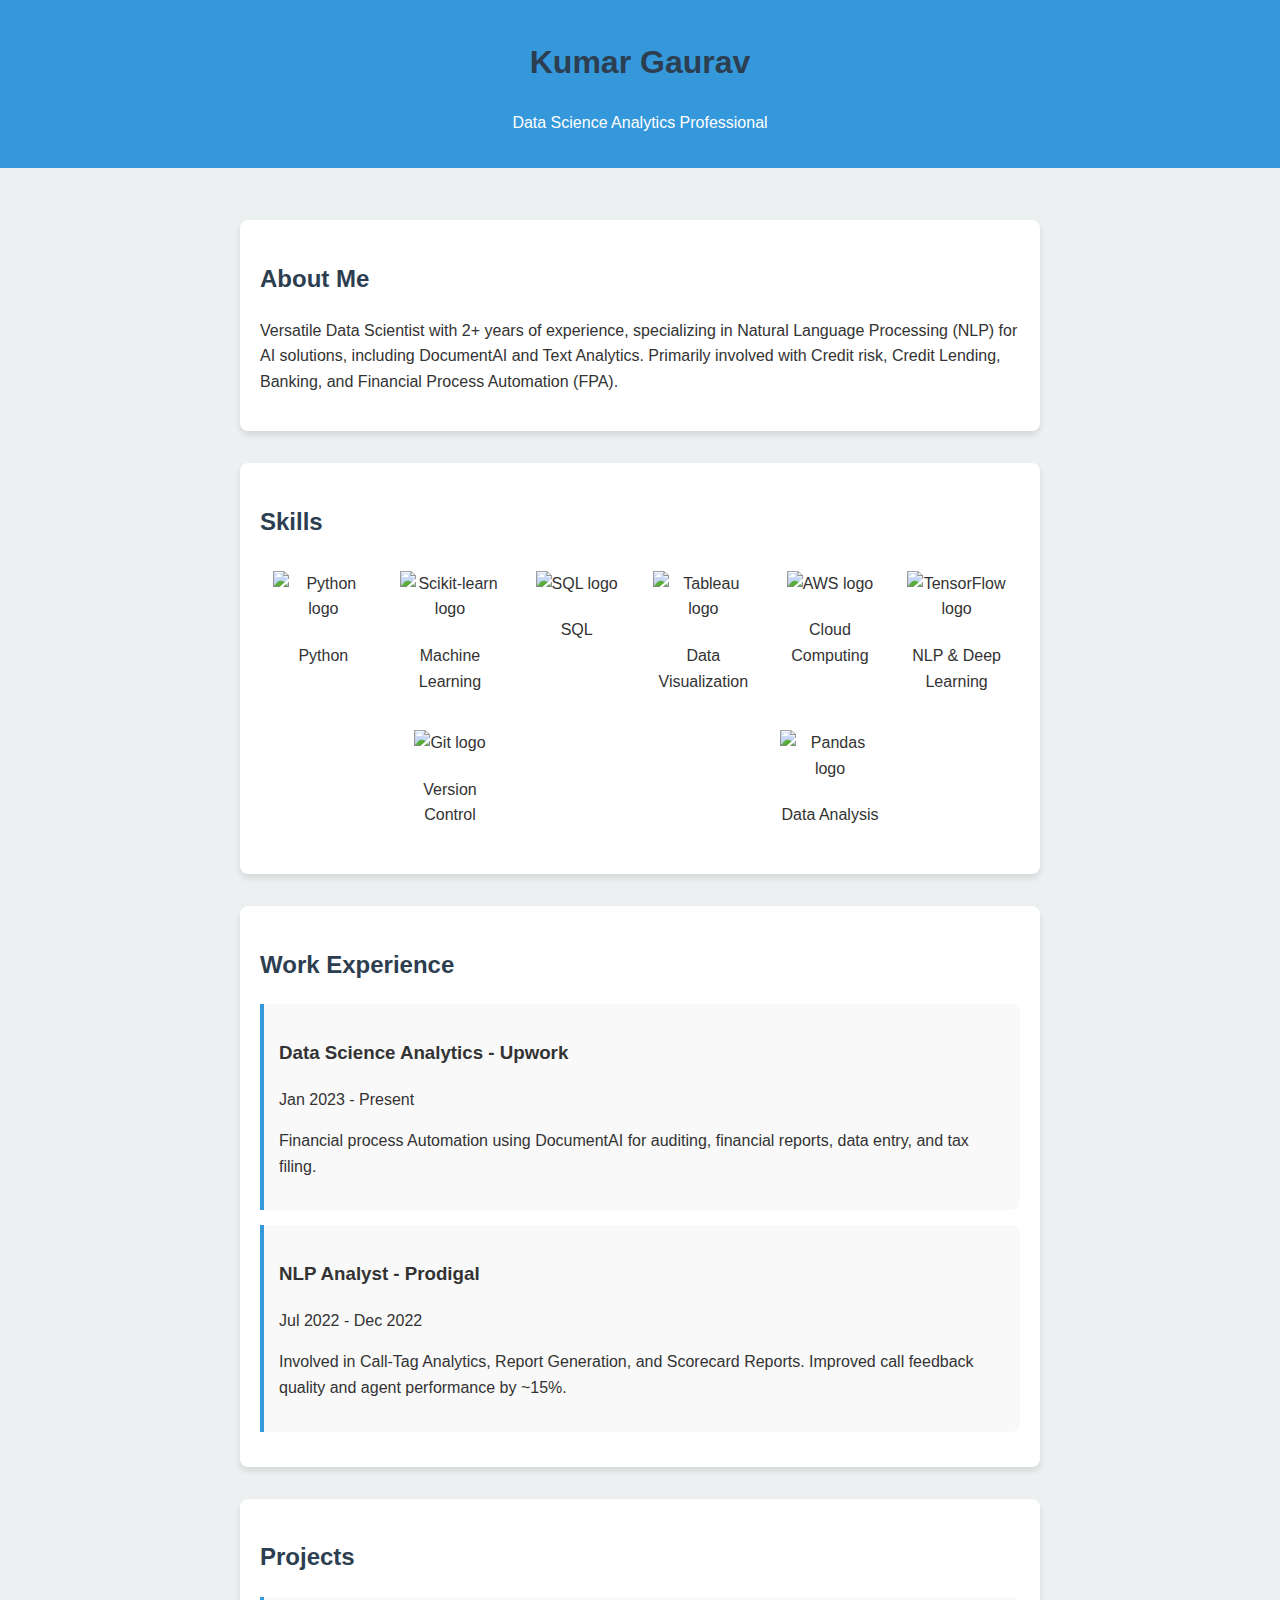
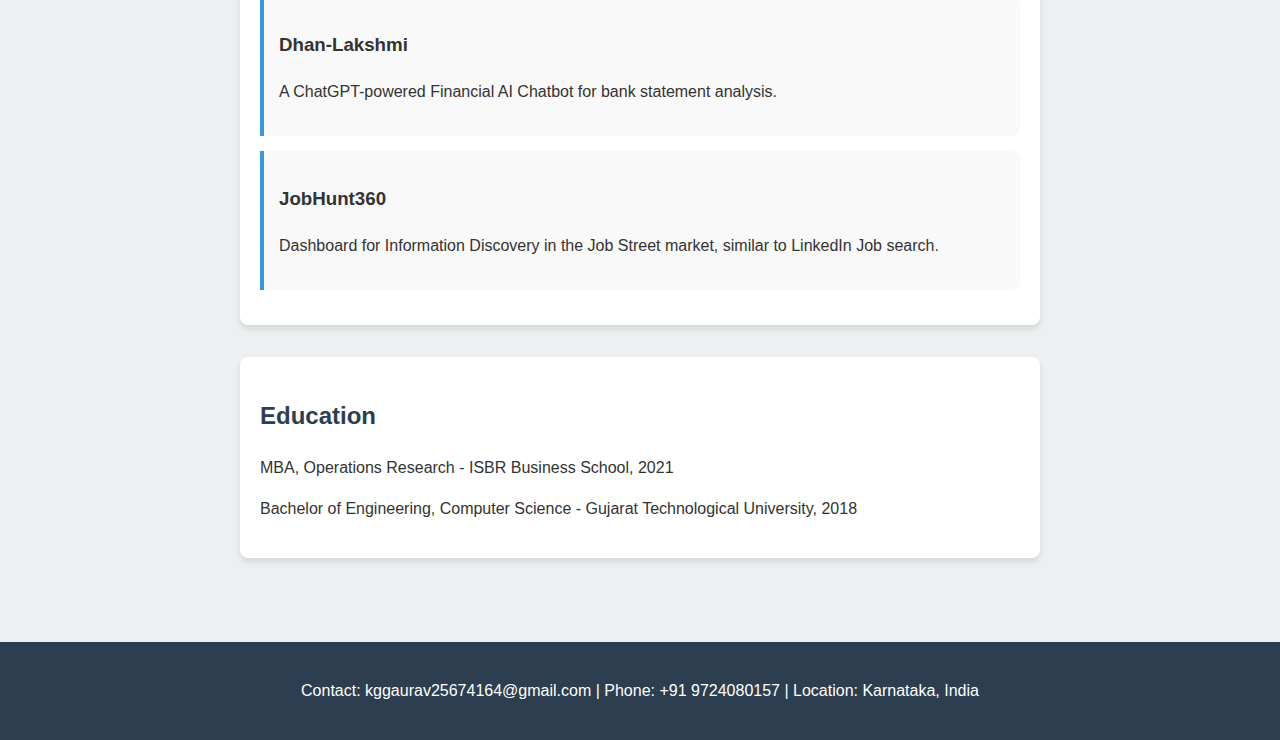
==== index.html @ 7a350484 "Create index.html" ====
<!DOCTYPE html>
<html lang="en">
<head>
    <meta charset="UTF-8">
    <meta name="viewport" content="width=device-width, initial-scale=1.0">
    <title>Kumar Gaurav - Data Science Analytics</title>
    <style>
        :root {
            --primary-color: #3498db;
            --secondary-color: #2c3e50;
            --background-color: #ecf0f1;
            --text-color: #333;
        }
        
        body {
            font-family: 'Arial', sans-serif;
            line-height: 1.6;
            color: var(--text-color);
            background-color: var(--background-color);
            margin: 0;
            padding: 0;
        }

        .container {
            max-width: 800px;
            margin: 0 auto;
            padding: 20px;
        }

        header {
            background-color: var(--primary-color);
            color: white;
            text-align: center;
            padding: 1rem 0;
            margin-bottom: 2rem;
        }

        h1, h2 {
            color: var(--secondary-color);
        }

        .section {
            background-color: white;
            border-radius: 8px;
            box-shadow: 0 4px 6px rgba(0, 0, 0, 0.1);
            padding: 20px;
            margin-bottom: 2rem;
            transition: transform 0.3s ease;
        }

        .section:hover {
            transform: translateY(-5px);
        }

        .skills {
            display: flex;
            flex-wrap: wrap;
            justify-content: space-around;
        }

        .skill {
            text-align: center;
            margin: 10px;
            width: 100px;
            transition: transform 0.3s ease;
        }

        .skill:hover {
            transform: scale(1.1);
        }

        .skill img {
            width: 50px;
            height: 50px;
            object-fit: contain;
            margin-bottom: 5px;
        }

        .project {
            background-color: #f9f9f9;
            border-left: 4px solid var(--primary-color);
            padding: 15px;
            margin-bottom: 15px;
            border-radius: 0 8px 8px 0;
        }

        footer {
            text-align: center;
            padding: 20px;
            background-color: var(--secondary-color);
            color: white;
            margin-top: 2rem;
        }

        @media (max-width: 600px) {
            .container {
                padding: 10px;
            }
            .skill {
                width: 80px;
            }
        }
    </style>
</head>
<body>
    <header>
        <h1>Kumar Gaurav</h1>
        <p>Data Science Analytics Professional</p>
    </header>

    <div class="container">
        <section class="section">
            <h2>About Me</h2>
            <p>Versatile Data Scientist with 2+ years of experience, specializing in Natural Language Processing (NLP) for AI solutions, including DocumentAI and Text Analytics. Primarily involved with Credit risk, Credit Lending, Banking, and Financial Process Automation (FPA).</p>
        </section>

        <section class="section">
            <h2>Skills</h2>
            <div class="skills">
                <div class="skill">
                    <img src="https://upload.wikimedia.org/wikipedia/commons/c/c3/Python-logo-notext.svg" alt="Python logo">
                    <p>Python</p>
                </div>
                <div class="skill">
                    <img src="https://upload.wikimedia.org/wikipedia/commons/0/05/Scikit_learn_logo_small.svg" alt="Scikit-learn logo">
                    <p>Machine Learning</p>
                </div>
                <div class="skill">
                    <img src="https://upload.wikimedia.org/wikipedia/commons/8/87/Sql_data_base_with_logo.png" alt="SQL logo">
                    <p>SQL</p>
                </div>
                <div class="skill">
                    <img src="https://upload.wikimedia.org/wikipedia/commons/4/4b/Tableau_Logo.png" alt="Tableau logo">
                    <p>Data Visualization</p>
                </div>
                <div class="skill">
                    <img src="https://upload.wikimedia.org/wikipedia/commons/9/93/Amazon_Web_Services_Logo.svg" alt="AWS logo">
                    <p>Cloud Computing</p>
                </div>
                <div class="skill">
                    <img src="https://upload.wikimedia.org/wikipedia/commons/7/74/TensorFlow_logo.svg" alt="TensorFlow logo">
                    <p>NLP & Deep Learning</p>
                </div>
                <div class="skill">
                    <img src="https://upload.wikimedia.org/wikipedia/commons/3/3f/Git_icon.svg" alt="Git logo">
                    <p>Version Control</p>
                </div>
                <div class="skill">
                    <img src="https://upload.wikimedia.org/wikipedia/commons/e/ed/Pandas_logo.svg" alt="Pandas logo">
                    <p>Data Analysis</p>
                </div>
            </div>
        </section>

        <section class="section">
            <h2>Work Experience</h2>
            <div class="project">
                <h3>Data Science Analytics - Upwork</h3>
                <p>Jan 2023 - Present</p>
                <p>Financial process Automation using DocumentAI for auditing, financial reports, data entry, and tax filing.</p>
            </div>
            <div class="project">
                <h3>NLP Analyst - Prodigal</h3>
                <p>Jul 2022 - Dec 2022</p>
                <p>Involved in Call-Tag Analytics, Report Generation, and Scorecard Reports. Improved call feedback quality and agent performance by ~15%.</p>
            </div>
        </section>

        <section class="section">
            <h2>Projects</h2>
            <div class="project">
                <h3>Dhan-Lakshmi</h3>
                <p>A ChatGPT-powered Financial AI Chatbot for bank statement analysis.</p>
            </div>
            <div class="project">
                <h3>JobHunt360</h3>
                <p>Dashboard for Information Discovery in the Job Street market, similar to LinkedIn Job search.</p>
            </div>
        </section>

        <section class="section">
            <h2>Education</h2>
            <p>MBA, Operations Research - ISBR Business School, 2021</p>
            <p>Bachelor of Engineering, Computer Science - Gujarat Technological University, 2018</p>
        </section>
    </div>

    <footer>
        <p>Contact: kggaurav25674164@gmail.com | Phone: +91 9724080157 | Location: Karnataka, India</p>
    </footer>
</body>
</html>
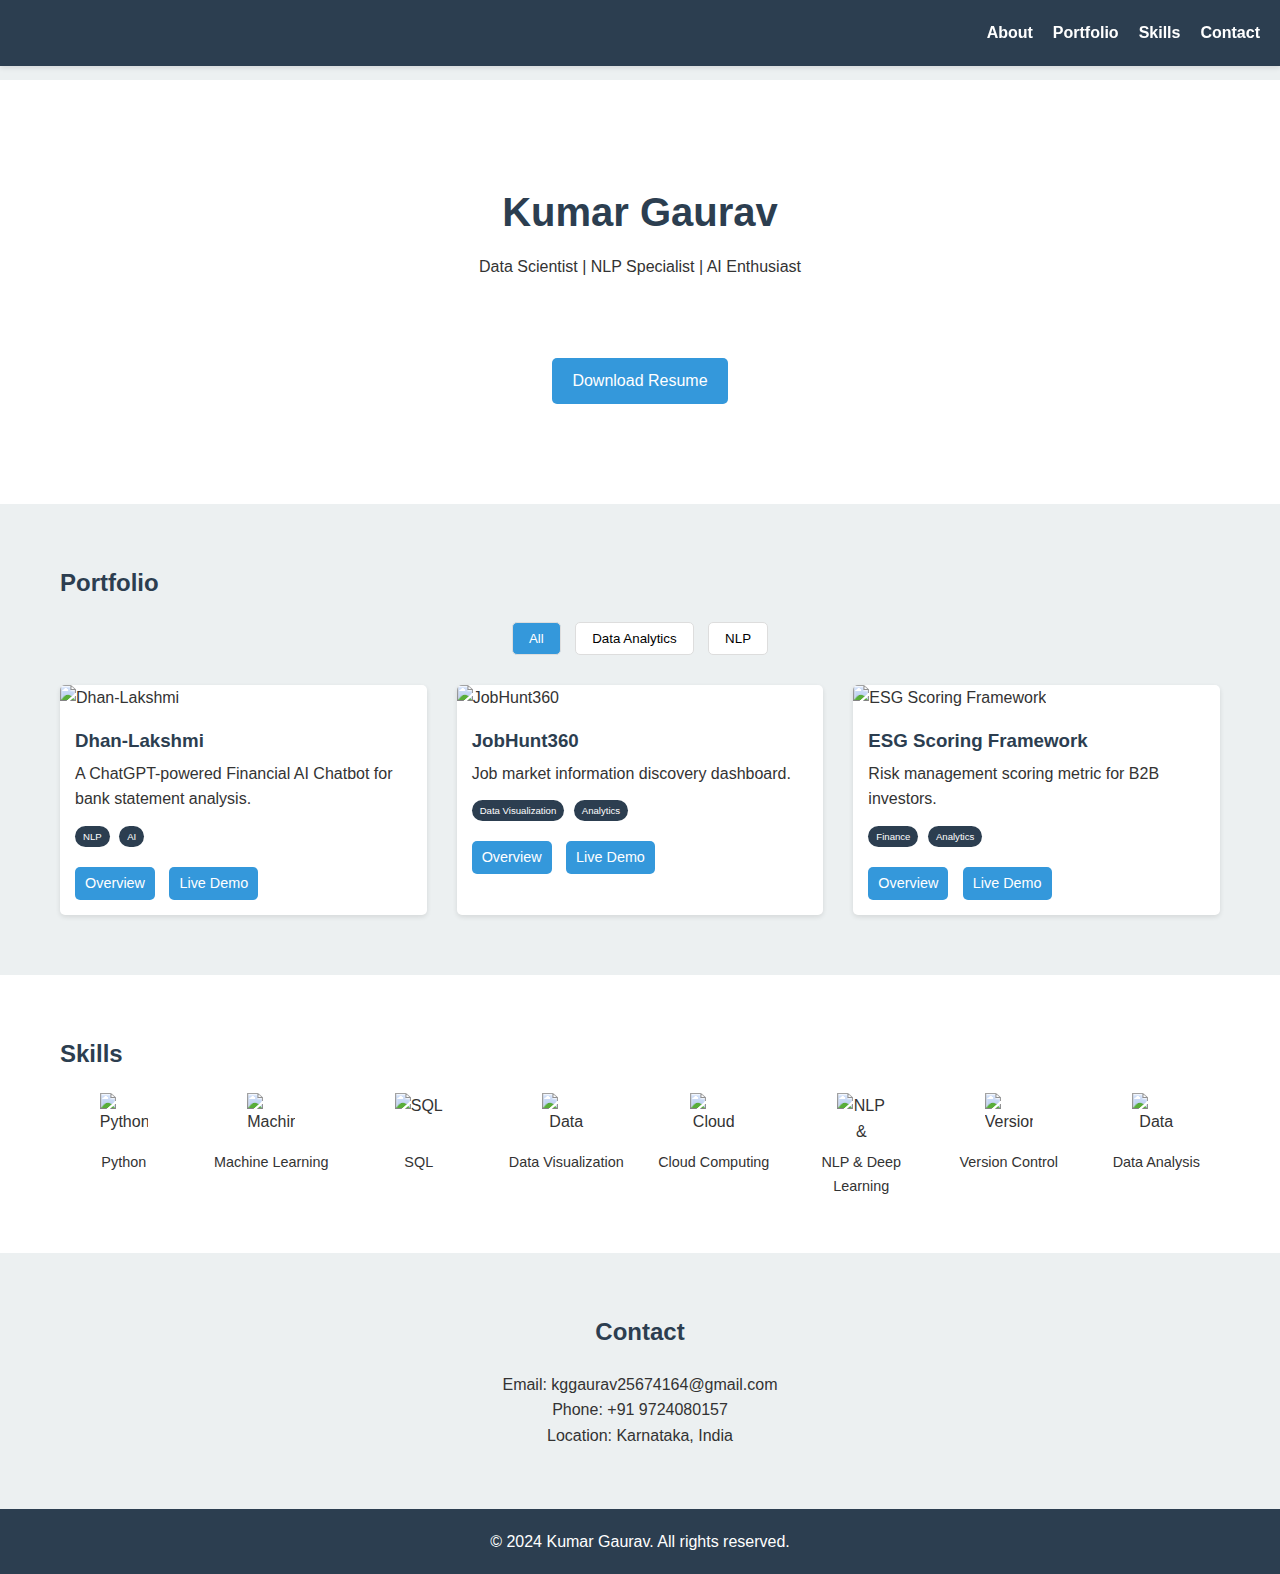
==== commit 28e9247b: "up" ====
--- a/index.html
+++ b/index.html
@@ -3,190 +3,150 @@
 <head>
     <meta charset="UTF-8">
     <meta name="viewport" content="width=device-width, initial-scale=1.0">
-    <title>Kumar Gaurav - Data Science Analytics</title>
-    <style>
-        :root {
-            --primary-color: #3498db;
-            --secondary-color: #2c3e50;
-            --background-color: #ecf0f1;
-            --text-color: #333;
-        }
-        
-        body {
-            font-family: 'Arial', sans-serif;
-            line-height: 1.6;
-            color: var(--text-color);
-            background-color: var(--background-color);
-            margin: 0;
-            padding: 0;
-        }
-
-        .container {
-            max-width: 800px;
-            margin: 0 auto;
-            padding: 20px;
-        }
-
-        header {
-            background-color: var(--primary-color);
-            color: white;
-            text-align: center;
-            padding: 1rem 0;
-            margin-bottom: 2rem;
-        }
-
-        h1, h2 {
-            color: var(--secondary-color);
-        }
-
-        .section {
-            background-color: white;
-            border-radius: 8px;
-            box-shadow: 0 4px 6px rgba(0, 0, 0, 0.1);
-            padding: 20px;
-            margin-bottom: 2rem;
-            transition: transform 0.3s ease;
-        }
-
-        .section:hover {
-            transform: translateY(-5px);
-        }
-
-        .skills {
-            display: flex;
-            flex-wrap: wrap;
-            justify-content: space-around;
-        }
-
-        .skill {
-            text-align: center;
-            margin: 10px;
-            width: 100px;
-            transition: transform 0.3s ease;
-        }
-
-        .skill:hover {
-            transform: scale(1.1);
-        }
-
-        .skill img {
-            width: 50px;
-            height: 50px;
-            object-fit: contain;
-            margin-bottom: 5px;
-        }
-
-        .project {
-            background-color: #f9f9f9;
-            border-left: 4px solid var(--primary-color);
-            padding: 15px;
-            margin-bottom: 15px;
-            border-radius: 0 8px 8px 0;
-        }
-
-        footer {
-            text-align: center;
-            padding: 20px;
-            background-color: var(--secondary-color);
-            color: white;
-            margin-top: 2rem;
-        }
-
-        @media (max-width: 600px) {
-            .container {
-                padding: 10px;
-            }
-            .skill {
-                width: 80px;
-            }
-        }
-    </style>
+    <title>Kumar Gaurav - Data Scientist Portfolio</title>
+    <link rel="stylesheet" href="styles.css">
+    <script src="https://cdnjs.cloudflare.com/ajax/libs/font-awesome/5.15.3/js/all.min.js"></script>
 </head>
 <body>
     <header>
-        <h1>Kumar Gaurav</h1>
-        <p>Data Science Analytics Professional</p>
+        <nav>
+            <ul>
+                <li><a href="#about">About</a></li>
+                <li><a href="#portfolio">Portfolio</a></li>
+                <li><a href="#skills">Skills</a></li>
+                <li><a href="#contact">Contact</a></li>
+            </ul>
+        </nav>
     </header>
 
-    <div class="container">
-        <section class="section">
-            <h2>About Me</h2>
-            <p>Versatile Data Scientist with 2+ years of experience, specializing in Natural Language Processing (NLP) for AI solutions, including DocumentAI and Text Analytics. Primarily involved with Credit risk, Credit Lending, Banking, and Financial Process Automation (FPA).</p>
+    <main>
+        <section id="about">
+            <div class="container">
+                <h1>Kumar Gaurav</h1>
+                <p>Data Scientist | NLP Specialist | AI Enthusiast</p>
+                <div class="social-links">
+                    <a href="https://www.linkedin.com/in/kumar-gaurav-045628150/" target="_blank"><i class="fab fa-linkedin"></i></a>
+                    <a href="https://github.com/GAURAV2567" target="_blank"><i class="fab fa-github"></i></a>
+                    <!-- <a href="#" target="_blank"><i class="fa-brands fa-hackerrank"></i></i></a> -->
+                </div>
+                <a href="https://drive.google.com/file/d/1N6yLh6srvmkIcf0ULuW5_JFbQoJUY0vw/view?usp=sharing" class="btn download-resume">Download Resume</a>
+            </div>
         </section>
 
-        <section class="section">
-            <h2>Skills</h2>
-            <div class="skills">
-                <div class="skill">
-                    <img src="https://upload.wikimedia.org/wikipedia/commons/c/c3/Python-logo-notext.svg" alt="Python logo">
-                    <p>Python</p>
+        <section id="portfolio">
+            <div class="container">
+                <h2>Portfolio</h2>
+                <div class="filter-buttons">
+                    <button class="filter-btn active" data-filter="all">All</button>
+                    <button class="filter-btn" data-filter="data-analytics">Data Analytics</button>
+                    <button class="filter-btn" data-filter="nlp">NLP</button>
                 </div>
-                <div class="skill">
-                    <img src="https://upload.wikimedia.org/wikipedia/commons/0/05/Scikit_learn_logo_small.svg" alt="Scikit-learn logo">
-                    <p>Machine Learning</p>
-                </div>
-                <div class="skill">
-                    <img src="https://upload.wikimedia.org/wikipedia/commons/8/87/Sql_data_base_with_logo.png" alt="SQL logo">
-                    <p>SQL</p>
-                </div>
-                <div class="skill">
-                    <img src="https://upload.wikimedia.org/wikipedia/commons/4/4b/Tableau_Logo.png" alt="Tableau logo">
-                    <p>Data Visualization</p>
-                </div>
-                <div class="skill">
-                    <img src="https://upload.wikimedia.org/wikipedia/commons/9/93/Amazon_Web_Services_Logo.svg" alt="AWS logo">
-                    <p>Cloud Computing</p>
-                </div>
-                <div class="skill">
-                    <img src="https://upload.wikimedia.org/wikipedia/commons/7/74/TensorFlow_logo.svg" alt="TensorFlow logo">
-                    <p>NLP & Deep Learning</p>
-                </div>
-                <div class="skill">
-                    <img src="https://upload.wikimedia.org/wikipedia/commons/3/3f/Git_icon.svg" alt="Git logo">
-                    <p>Version Control</p>
-                </div>
-                <div class="skill">
-                    <img src="https://upload.wikimedia.org/wikipedia/commons/e/ed/Pandas_logo.svg" alt="Pandas logo">
-                    <p>Data Analysis</p>
+                <div class="projects-grid">
+                    <div class="project-card" data-category="nlp">
+                        <img src="/api/placeholder/400/300" alt="Dhan-Lakshmi">
+                        <div class="project-info">
+                            <h3>Dhan-Lakshmi</h3>
+                            <p>A ChatGPT-powered Financial AI Chatbot for bank statement analysis.</p>
+                            <div class="project-tags">
+                                <span class="tag">NLP</span>
+                                <span class="tag">AI</span>
+                            </div>
+                            <div class="project-links">
+                                <a href="project-redirect.html?project=dhan-lakshmi" class="btn">Overview</a>
+                                <a href="https://dhanlakshmi.streamlit.app/" class="btn">Live Demo</a>
+                            </div>
+                        </div>
+                    </div>
+                    <div class="project-card" data-category="data-analytics">
+                        <img src="/api/placeholder/400/300" alt="JobHunt360">
+                        <div class="project-info">
+                            <h3>JobHunt360</h3>
+                            <p>Job market information discovery dashboard.</p>
+                            <div class="project-tags">
+                                <span class="tag">Data Visualization</span>
+                                <span class="tag">Analytics</span>
+                            </div>
+                            <div class="project-links">
+                                <a href="project-redirect.html?project=jobhunt360" class="btn">Overview</a>
+                                <a href="project-redirect.html?project=jobhunt360-demo" class="btn">Live Demo</a>
+                            </div>
+                        </div>
+                    </div>
+                    <div class="project-card" data-category="data-analytics">
+                        <img src="https://figbytes.com/wp-content/uploads/2021/12/what-is-esg-reporting-december-20-2021-1024x576.jpg" alt="ESG Scoring Framework">
+                        <div class="project-info">
+                            <h3>ESG Scoring Framework</h3>
+                            <p>Risk management scoring metric for B2B investors.</p>
+                            <div class="project-tags">
+                                <span class="tag">Finance</span>
+                                <span class="tag">Analytics</span>
+                            </div>
+                            <div class="project-links">
+                                <a href="project-redirect.html?project=esg-scoring" class="btn">Overview</a>
+                                <a href="project-redirect.html?project=esg-scoring-demo" class="btn">Live Demo</a>
+                            </div>
+                        </div>
+                    </div>
                 </div>
             </div>
         </section>
 
-        <section class="section">
-            <h2>Work Experience</h2>
-            <div class="project">
-                <h3>Data Science Analytics - Upwork</h3>
-                <p>Jan 2023 - Present</p>
-                <p>Financial process Automation using DocumentAI for auditing, financial reports, data entry, and tax filing.</p>
-            </div>
-            <div class="project">
-                <h3>NLP Analyst - Prodigal</h3>
-                <p>Jul 2022 - Dec 2022</p>
-                <p>Involved in Call-Tag Analytics, Report Generation, and Scorecard Reports. Improved call feedback quality and agent performance by ~15%.</p>
+        <section id="skills">
+            <div class="container">
+                <h2>Skills</h2>
+                <div class="skills-grid">
+                    <div class="skill-item">
+                        <img src="/api/placeholder/64/64" alt="Python">
+                        <span>Python</span>
+                    </div>
+                    <div class="skill-item">
+                        <img src="/api/placeholder/64/64" alt="Machine Learning">
+                        <span>Machine Learning</span>
+                    </div>
+                    <div class="skill-item">
+                        <img src="/api/placeholder/64/64" alt="SQL">
+                        <span>SQL</span>
+                    </div>
+                    <div class="skill-item">
+                        <img src="/api/placeholder/64/64" alt="Data Visualization">
+                        <span>Data Visualization</span>
+                    </div>
+                    <div class="skill-item">
+                        <img src="/api/placeholder/64/64" alt="Cloud Computing">
+                        <span>Cloud Computing</span>
+                    </div>
+                    <div class="skill-item">
+                        <img src="/api/placeholder/64/64" alt="NLP & Deep Learning">
+                        <span>NLP & Deep Learning</span>
+                    </div>
+                    <div class="skill-item">
+                        <img src="/api/placeholder/64/64" alt="Version Control">
+                        <span>Version Control</span>
+                    </div>
+                    <div class="skill-item">
+                        <img src="/api/placeholder/64/64" alt="Data Analysis">
+                        <span>Data Analysis</span>
+                    </div>
+                </div>
             </div>
         </section>
 
-        <section class="section">
-            <h2>Projects</h2>
-            <div class="project">
-                <h3>Dhan-Lakshmi</h3>
-                <p>A ChatGPT-powered Financial AI Chatbot for bank statement analysis.</p>
-            </div>
-            <div class="project">
-                <h3>JobHunt360</h3>
-                <p>Dashboard for Information Discovery in the Job Street market, similar to LinkedIn Job search.</p>
+        <section id="contact">
+            <div class="container">
+                <h2>Contact</h2>
+                <p>Email: kggaurav25674164@gmail.com</p>
+                <p>Phone: +91 9724080157</p>
+                <p>Location: Karnataka, India</p>
             </div>
         </section>
-
-        <section class="section">
-            <h2>Education</h2>
-            <p>MBA, Operations Research - ISBR Business School, 2021</p>
-            <p>Bachelor of Engineering, Computer Science - Gujarat Technological University, 2018</p>
-        </section>
-    </div>
+    </main>
 
     <footer>
-        <p>Contact: kggaurav25674164@gmail.com | Phone: +91 9724080157 | Location: Karnataka, India</p>
+        <div class="container">
+            <p>&copy; 2024 Kumar Gaurav. All rights reserved.</p>
+        </div>
     </footer>
+
+    <script src="script.js"></script>
 </body>
 </html>
--- a/styles.css
+++ b/styles.css
@@ -0,0 +1,258 @@
+/* Global Styles */
+:root {
+    --primary-color: #3498db;
+    --secondary-color: #2c3e50;
+    --text-color: #333;
+    --bg-color: #ecf0f1;
+    --card-bg-color: #fff;
+}
+
+* {
+    margin: 0;
+    padding: 0;
+    box-sizing: border-box;
+}
+
+body {
+    font-family: 'Arial', sans-serif;
+    line-height: 1.6;
+    color: var(--text-color);
+    background-color: var(--bg-color);
+}
+
+.container {
+    max-width: 1200px;
+    margin: 0 auto;
+    padding: 0 20px;
+}
+
+/* Header Styles */
+header {
+    background-color: var(--secondary-color);
+    box-shadow: 0 2px 5px rgba(0, 0, 0, 0.1);
+    position: fixed;
+    width: 100%;
+    z-index: 1000;
+}
+
+nav ul {
+    display: flex;
+    justify-content: flex-end;
+    list-style-type: none;
+    padding: 20px;
+}
+
+nav ul li {
+    margin-left: 20px;
+}
+
+nav ul li a {
+    text-decoration: none;
+    color: #fff;
+    font-weight: bold;
+    transition: color 0.3s ease;
+}
+
+nav ul li a:hover {
+    color: var(--primary-color);
+}
+
+/* Main Content Styles */
+main {
+    padding-top: 80px;
+}
+
+section {
+    padding: 60px 0;
+}
+
+h1, h2 {
+    margin-bottom: 20px;
+    color: var(--secondary-color);
+}
+
+/* About Section Styles */
+#about {
+    text-align: center;
+    background-color: var(--card-bg-color);
+    padding: 100px 0;
+}
+
+#about h1 {
+    font-size: 2.5em;
+    margin-bottom: 10px;
+}
+
+.social-links {
+    margin: 20px 0;
+}
+
+.social-links a {
+    font-size: 24px;
+    margin: 0 10px;
+    color: var(--secondary-color);
+    transition: color 0.3s ease;
+}
+
+.social-links a:hover {
+    color: var(--primary-color);
+}
+
+.btn {
+    display: inline-block;
+    padding: 10px 20px;
+    background-color: var(--primary-color);
+    color: #fff;
+    text-decoration: none;
+    border-radius: 5px;
+    transition: background-color 0.3s ease;
+}
+
+.btn:hover {
+    background-color: #2980b9;
+}
+
+/* Portfolio Section Styles */
+#portfolio {
+    background-color: var(--bg-color);
+}
+
+.filter-buttons {
+    text-align: center;
+    margin-bottom: 30px;
+}
+
+.filter-btn {
+    padding: 8px 16px;
+    margin: 0 5px;
+    background-color: var(--card-bg-color);
+    border: 1px solid #ddd;
+    border-radius: 5px;
+    cursor: pointer;
+    transition: all 0.3s ease;
+}
+
+.filter-btn.active, .filter-btn:hover {
+    background-color: var(--primary-color);
+    color: #fff;
+}
+
+.projects-grid {
+    display: grid;
+    grid-template-columns: repeat(auto-fit, minmax(300px, 1fr));
+    gap: 30px;
+}
+
+.project-card {
+    background-color: var(--card-bg-color);
+    border-radius: 5px;
+    overflow: hidden;
+    box-shadow: 0 2px 5px rgba(0, 0, 0, 0.1);
+    transition: transform 0.3s ease;
+}
+
+.project-card:hover {
+    transform: translateY(-5px);
+}
+
+.project-card img {
+    width: 100%;
+    height: 200px;
+    object-fit: cover;
+}
+
+.project-info {
+    padding: 20px;
+}
+
+.project-info h3 {
+    margin-bottom: 10px;
+    color: var(--secondary-color);
+}
+
+.project-links {
+    margin-top: 15px;
+}
+
+.project-links .btn {
+    font-size: 0.9em;
+    padding: 5px 10px;
+    margin-right: 10px;
+}
+
+/* Skills Section Styles */
+#skills {
+    background-color: var(--card-bg-color);
+}
+
+.skills-grid {
+    display: grid;
+    grid-template-columns: repeat(auto-fit, minmax(100px, 1fr));
+    gap: 20px;
+    justify-items: center;
+}
+
+.skill-item {
+    text-align: center;
+    display: flex;
+    flex-direction: column;
+    align-items: center;
+    justify-content: flex-start;
+    height: 100px;
+}
+
+.skill-item img {
+    width: 48px;
+    height: 48px;
+    margin-bottom: 10px;
+    object-fit: contain;
+}
+
+.skill-item span {
+    font-size: 0.9em;
+    text-align: center;
+}
+
+/* New Project Tags Styles */
+.project-tags {
+    margin-top: 10px;
+    margin-bottom: 10px;
+}
+
+.tag {
+    display: inline-block;
+    background-color: var(--secondary-color);
+    color: white;
+    padding: 3px 8px;
+    border-radius: 12px;
+    font-size: 0.6em;
+    margin-right: 5px;
+    margin-bottom: 5px;
+}
+
+/* Adjust project card padding */
+.project-info {
+    padding: 15px;
+}
+
+.project-info h3 {
+    margin-bottom: 5px;
+}
+
+.project-info p {
+    margin-bottom: 10px;
+}
+
+/* Contact Section Styles */
+#contact {
+    background-color: var(--bg-color);
+    text-align: center;
+}
+
+/* Footer Styles */
+footer {
+    background-color: var(--secondary-color);
+    color: #fff;
+    text-align: center;
+    padding: 20px 0;
+}
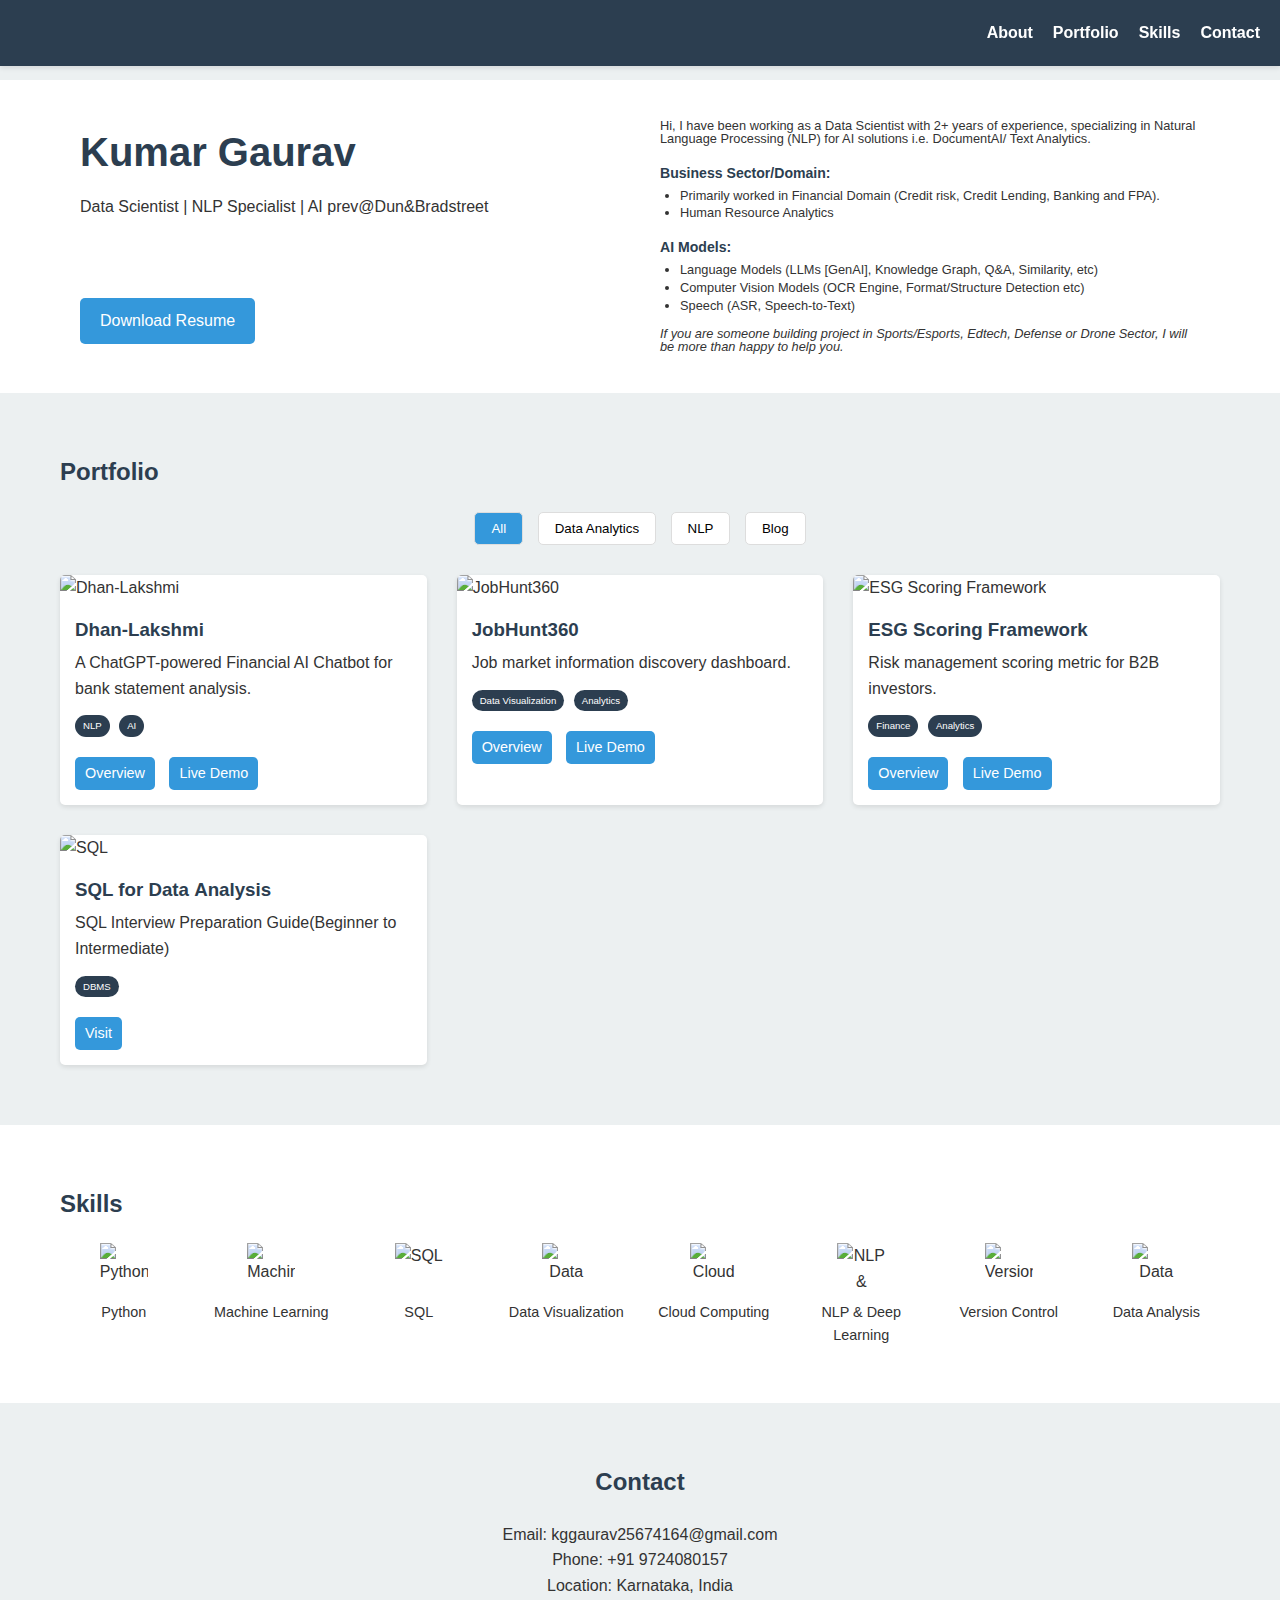
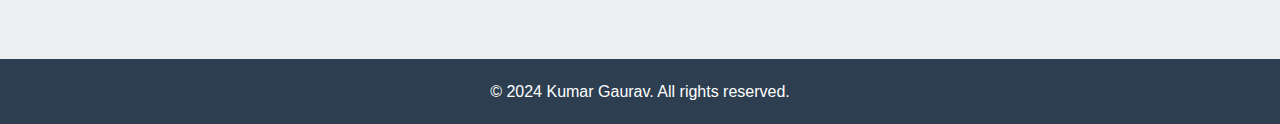
==== commit 08c21a52: "Update v4.2" ====
--- a/index.html
+++ b/index.html
@@ -20,16 +20,42 @@
     </header>
 
     <main>
-        <section id="about">
+        <section id="about" class="section">
             <div class="container">
-                <h1>Kumar Gaurav</h1>
-                <p>Data Scientist | NLP Specialist | AI Enthusiast</p>
-                <div class="social-links">
-                    <a href="https://www.linkedin.com/in/kumar-gaurav-045628150/" target="_blank"><i class="fab fa-linkedin"></i></a>
-                    <a href="https://github.com/GAURAV2567" target="_blank"><i class="fab fa-github"></i></a>
-                    <!-- <a href="#" target="_blank"><i class="fa-brands fa-hackerrank"></i></i></a> -->
+                <div class="left-column">
+                    <h1>Kumar Gaurav</h1>
+                    <p>Data Scientist | NLP Specialist | AI prev@Dun&Bradstreet</p>
+                    
+                    <div class="social-links">
+                        <a href="https://www.linkedin.com/in/kumar-gaurav-045628150/" target="_blank">
+                            <i class="fab fa-linkedin"></i>
+                        </a>
+                        <a href="https://github.com/GAURAV2567" target="_blank">
+                            <i class="fab fa-github"></i>
+                        </a>
+                    </div>
+                    
+                    <a href="https://drive.google.com/file/d/1N6yLh6srvmkIcf0ULuW5_JFbQoJUY0vw/view?usp=sharing" class="btn download-resume">Download Resume</a>
                 </div>
-                <a href="https://drive.google.com/file/d/1N6yLh6srvmkIcf0ULuW5_JFbQoJUY0vw/view?usp=sharing" class="btn download-resume">Download Resume</a>
+                
+                <div class="right-column">
+                    <p>Hi, I have been working as a Data Scientist with 2+ years of experience, specializing in Natural Language Processing (NLP) for AI solutions i.e. DocumentAI/ Text Analytics.</p>
+
+                    <h3>Business Sector/Domain:</h3>
+                    <ul>
+                        <li>Primarily worked in Financial Domain (Credit risk, Credit Lending, Banking and FPA).</li>
+                        <li>Human Resource Analytics</li>
+                    </ul>
+                    
+                    <h3>AI Models:</h3>
+                    <ul>
+                        <li>Language Models (LLMs [GenAI], Knowledge Graph, Q&A, Similarity, etc)</li>
+                        <li>Computer Vision Models (OCR Engine, Format/Structure Detection etc)</li>
+                        <li>Speech (ASR, Speech-to-Text)</li>
+                    </ul>
+
+                    <em>If you are someone building project in Sports/Esports, Edtech, Defense or Drone Sector, I will be more than happy to help you.</em>
+                </div>
             </div>
         </section>
 
@@ -40,10 +66,11 @@
                     <button class="filter-btn active" data-filter="all">All</button>
                     <button class="filter-btn" data-filter="data-analytics">Data Analytics</button>
                     <button class="filter-btn" data-filter="nlp">NLP</button>
+                    <button class="filter-btn" data-filter="blog">Blog</button>
                 </div>
                 <div class="projects-grid">
                     <div class="project-card" data-category="nlp">
-                        <img src="/api/placeholder/400/300" alt="Dhan-Lakshmi">
+                        <img src="https://github.com/GAURAV2567/GAURAV2567.github.io/blob/main/assets/img/DhanLakshmi.png?raw=true" alt="Dhan-Lakshmi">
                         <div class="project-info">
                             <h3>Dhan-Lakshmi</h3>
                             <p>A ChatGPT-powered Financial AI Chatbot for bank statement analysis.</p>
@@ -52,13 +79,13 @@
                                 <span class="tag">AI</span>
                             </div>
                             <div class="project-links">
-                                <a href="project-redirect.html?project=dhan-lakshmi" class="btn">Overview</a>
+                                <a href="project-dhan-lakshmi-html.html" class="btn">Overview</a>
                                 <a href="https://dhanlakshmi.streamlit.app/" class="btn">Live Demo</a>
                             </div>
                         </div>
                     </div>
                     <div class="project-card" data-category="data-analytics">
-                        <img src="/api/placeholder/400/300" alt="JobHunt360">
+                        <img src="https://github.com/GAURAV2567/GAURAV2567.github.io/blob/main/assets/img/JobHunt.jpg?raw=true" alt="JobHunt360">
                         <div class="project-info">
                             <h3>JobHunt360</h3>
                             <p>Job market information discovery dashboard.</p>
@@ -67,8 +94,8 @@
                                 <span class="tag">Analytics</span>
                             </div>
                             <div class="project-links">
-                                <a href="project-redirect.html?project=jobhunt360" class="btn">Overview</a>
-                                <a href="project-redirect.html?project=jobhunt360-demo" class="btn">Live Demo</a>
+                                <a href="project-jobhunt-html.html" class="btn">Overview</a>
+                                <a href="https://jobhunt360.streamlit.app/" class="btn">Live Demo</a>
                             </div>
                         </div>
                     </div>
@@ -82,8 +109,21 @@
                                 <span class="tag">Analytics</span>
                             </div>
                             <div class="project-links">
-                                <a href="project-redirect.html?project=esg-scoring" class="btn">Overview</a>
+                                <a href="project-esg-html.html" class="btn">Overview</a>
                                 <a href="project-redirect.html?project=esg-scoring-demo" class="btn">Live Demo</a>
+                            </div>
+                        </div>
+                    </div>
+                    <div class="project-card" data-category="blog">
+                        <img src="https://miro.medium.com/v2/resize:fit:786/format:webp/1*790-154p5kxHfADGHBisKA.jpeg" alt="SQL">
+                        <div class="project-info">
+                            <h3>SQL for Data Analysis</h3>
+                            <p>SQL Interview Preparation Guide(Beginner to Intermediate)</p>
+                            <div class="project-tags">
+                                <span class="tag">DBMS</span>
+                            </div>
+                            <div class="project-links">
+                                <a href="https://medium.com/@kumargaurav_50094/sql-beginner-to-intermediate-guide-48f5c383ca6a" class="btn">Visit</a>
                             </div>
                         </div>
                     </div>
--- a/styles.css
+++ b/styles.css
@@ -73,9 +73,21 @@
 
 /* About Section Styles */
 #about {
-    text-align: center;
+    text-align: left;
     background-color: var(--card-bg-color);
-    padding: 100px 0;
+    padding: 40px 0;
+}
+
+#about .container {
+    display: flex;
+    justify-content: space-between;
+    align-items: flex-start;
+}
+
+#about .left-column,
+#about .right-column {
+    flex: 1;
+    padding: 0 20px;
 }
 
 #about h1 {
@@ -89,7 +101,7 @@
 
 .social-links a {
     font-size: 24px;
-    margin: 0 10px;
+    margin: 0 10px 0 0;
     color: var(--secondary-color);
     transition: color 0.3s ease;
 }
@@ -110,6 +122,45 @@
 
 .btn:hover {
     background-color: #2980b9;
+}
+
+/* New styles for smaller text in the right column */
+#about .right-column {
+    font-size: 0.8em;
+    line-height: 1;
+}
+
+#about .right-column h3 {
+    font-size: 1.1em;
+    margin-top: 20px;
+    margin-bottom: 10px;
+    color: var(--secondary-color);
+}
+
+#about .right-column ul {
+    padding-left: 20px;
+    margin-bottom: 15px;
+}
+
+#about .right-column li {
+    margin-bottom: 5px;
+}
+
+/* Responsive adjustments */
+@media (max-width: 768px) {
+    #about .container {
+        flex-direction: column;
+    }
+
+    #about .left-column,
+    #about .right-column {
+        width: 100%;
+        padding: 0;
+    }
+
+    #about .right-column {
+        margin-top: 30px;
+    }
 }
 
 /* Portfolio Section Styles */
@@ -243,6 +294,52 @@
     margin-bottom: 10px;
 }
 
+/* Project Detail Page Styles */
+#project-detail {
+    padding: 80px 0;
+}
+
+#project-detail h1 {
+    font-size: 2.5em;
+    margin-bottom: 20px;
+    color: var(--secondary-color);
+}
+
+.project-detail-image {
+    width: 50%;
+    max-width: 800px;
+    height: auto;
+    margin-bottom: 30px;
+    border-radius: 5px;
+    box-shadow: 0 2px 10px rgba(0,0,0,0.1);
+}
+
+#project-description {
+    margin-bottom: 30px;
+    line-height: 1.6;
+}
+
+#project-description p {
+    margin-bottom: 15px;
+}
+
+#live-link {
+    display: inline-block;
+    font-size: 1.1em;
+    padding: 12px 24px;
+}
+
+/* Responsive adjustments */
+@media (max-width: 768px) {
+    #project-detail h1 {
+        font-size: 2em;
+    }
+
+    .project-detail-image {
+        margin-bottom: 20px;
+    }
+}
+
 /* Contact Section Styles */
 #contact {
     background-color: var(--bg-color);
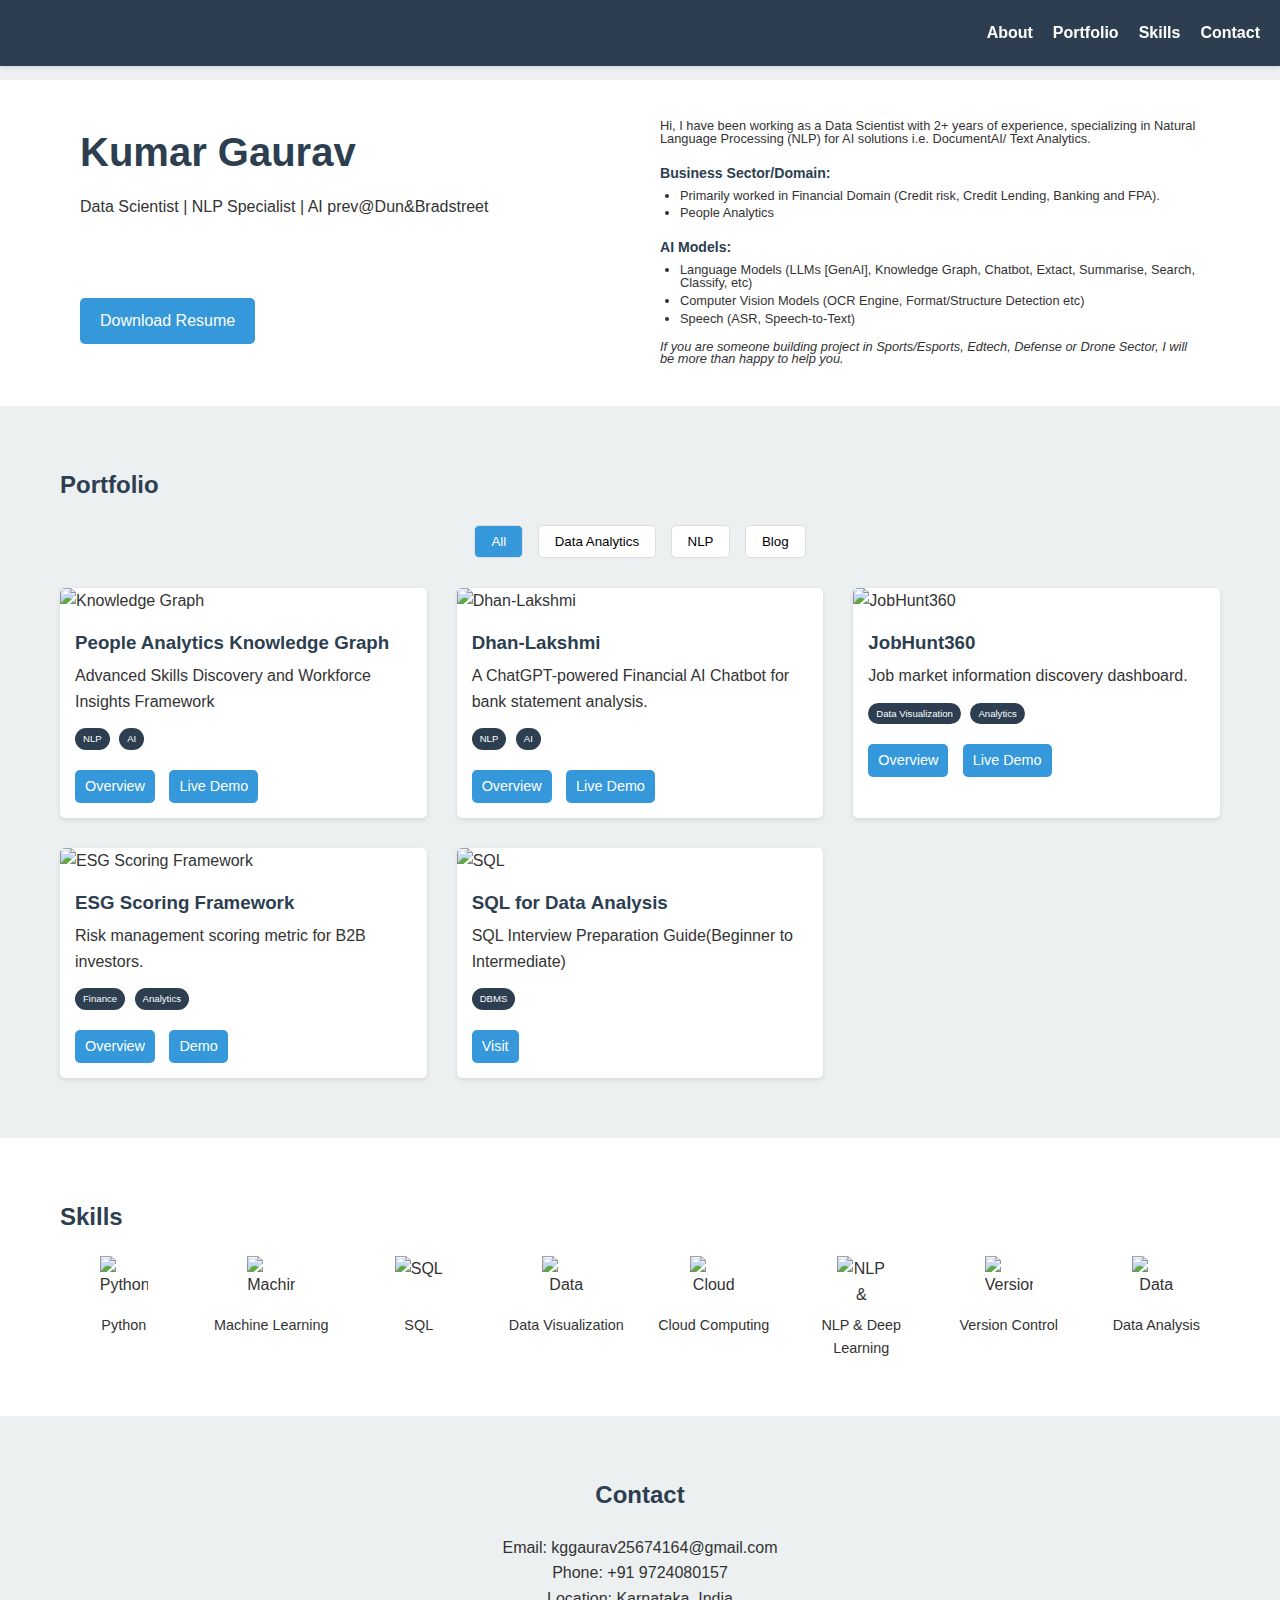
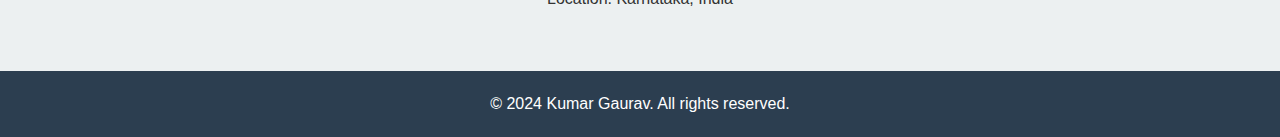
==== commit 42b358fd: "Merge pull request #1 from GAURAV2567/Experimental" ====
--- a/index.html
+++ b/index.html
@@ -44,12 +44,12 @@
                     <h3>Business Sector/Domain:</h3>
                     <ul>
                         <li>Primarily worked in Financial Domain (Credit risk, Credit Lending, Banking and FPA).</li>
-                        <li>Human Resource Analytics</li>
+                        <li>People Analytics</li>
                     </ul>
                     
                     <h3>AI Models:</h3>
                     <ul>
-                        <li>Language Models (LLMs [GenAI], Knowledge Graph, Q&A, Similarity, etc)</li>
+                        <li>Language Models (LLMs [GenAI], Knowledge Graph, Chatbot, Extact, Summarise, Search, Classify, etc)</li>
                         <li>Computer Vision Models (OCR Engine, Format/Structure Detection etc)</li>
                         <li>Speech (ASR, Speech-to-Text)</li>
                     </ul>
@@ -70,6 +70,21 @@
                 </div>
                 <div class="projects-grid">
                     <div class="project-card" data-category="nlp">
+                        <img src="https://dist.neo4j.com/wp-content/uploads/20170504144148/ecommerce-product-attributes-data-model.png" alt="Knowledge Graph">
+                        <div class="project-info">
+                            <h3>People Analytics Knowledge Graph</h3>
+                            <p>Advanced Skills Discovery and Workforce Insights Framework</p>
+                            <div class="project-tags">
+                                <span class="tag">NLP</span>
+                                <span class="tag">AI</span>
+                            </div>
+                            <div class="project-links">
+                                <a href="project-knowledge-graph-html.html" class="btn">Overview</a>
+                                <a href="https://neo4j.com/blog/combining-knowledge-graph-graph-algorithms-find-hidden-skills-nasa/" class="btn">Live Demo</a>
+                            </div>
+                        </div>
+                    </div>
+                    <div class="project-card" data-category="nlp">
                         <img src="https://github.com/GAURAV2567/GAURAV2567.github.io/blob/main/assets/img/DhanLakshmi.png?raw=true" alt="Dhan-Lakshmi">
                         <div class="project-info">
                             <h3>Dhan-Lakshmi</h3>
@@ -99,7 +114,7 @@
                             </div>
                         </div>
                     </div>
-                    <div class="project-card" data-category="data-analytics">
+                    <div class="project-card" data-category="nlp">
                         <img src="https://figbytes.com/wp-content/uploads/2021/12/what-is-esg-reporting-december-20-2021-1024x576.jpg" alt="ESG Scoring Framework">
                         <div class="project-info">
                             <h3>ESG Scoring Framework</h3>
@@ -110,7 +125,7 @@
                             </div>
                             <div class="project-links">
                                 <a href="project-esg-html.html" class="btn">Overview</a>
-                                <a href="project-redirect.html?project=esg-scoring-demo" class="btn">Live Demo</a>
+                                <a href="https://docs.google.com/presentation/d/1xERtsyY4QjYn918FvprEQNvIGu3lP4Mo/edit?usp=drive_link&ouid=108373995336539848349&rtpof=true&sd=true" class="btn">Demo</a>
                             </div>
                         </div>
                     </div>
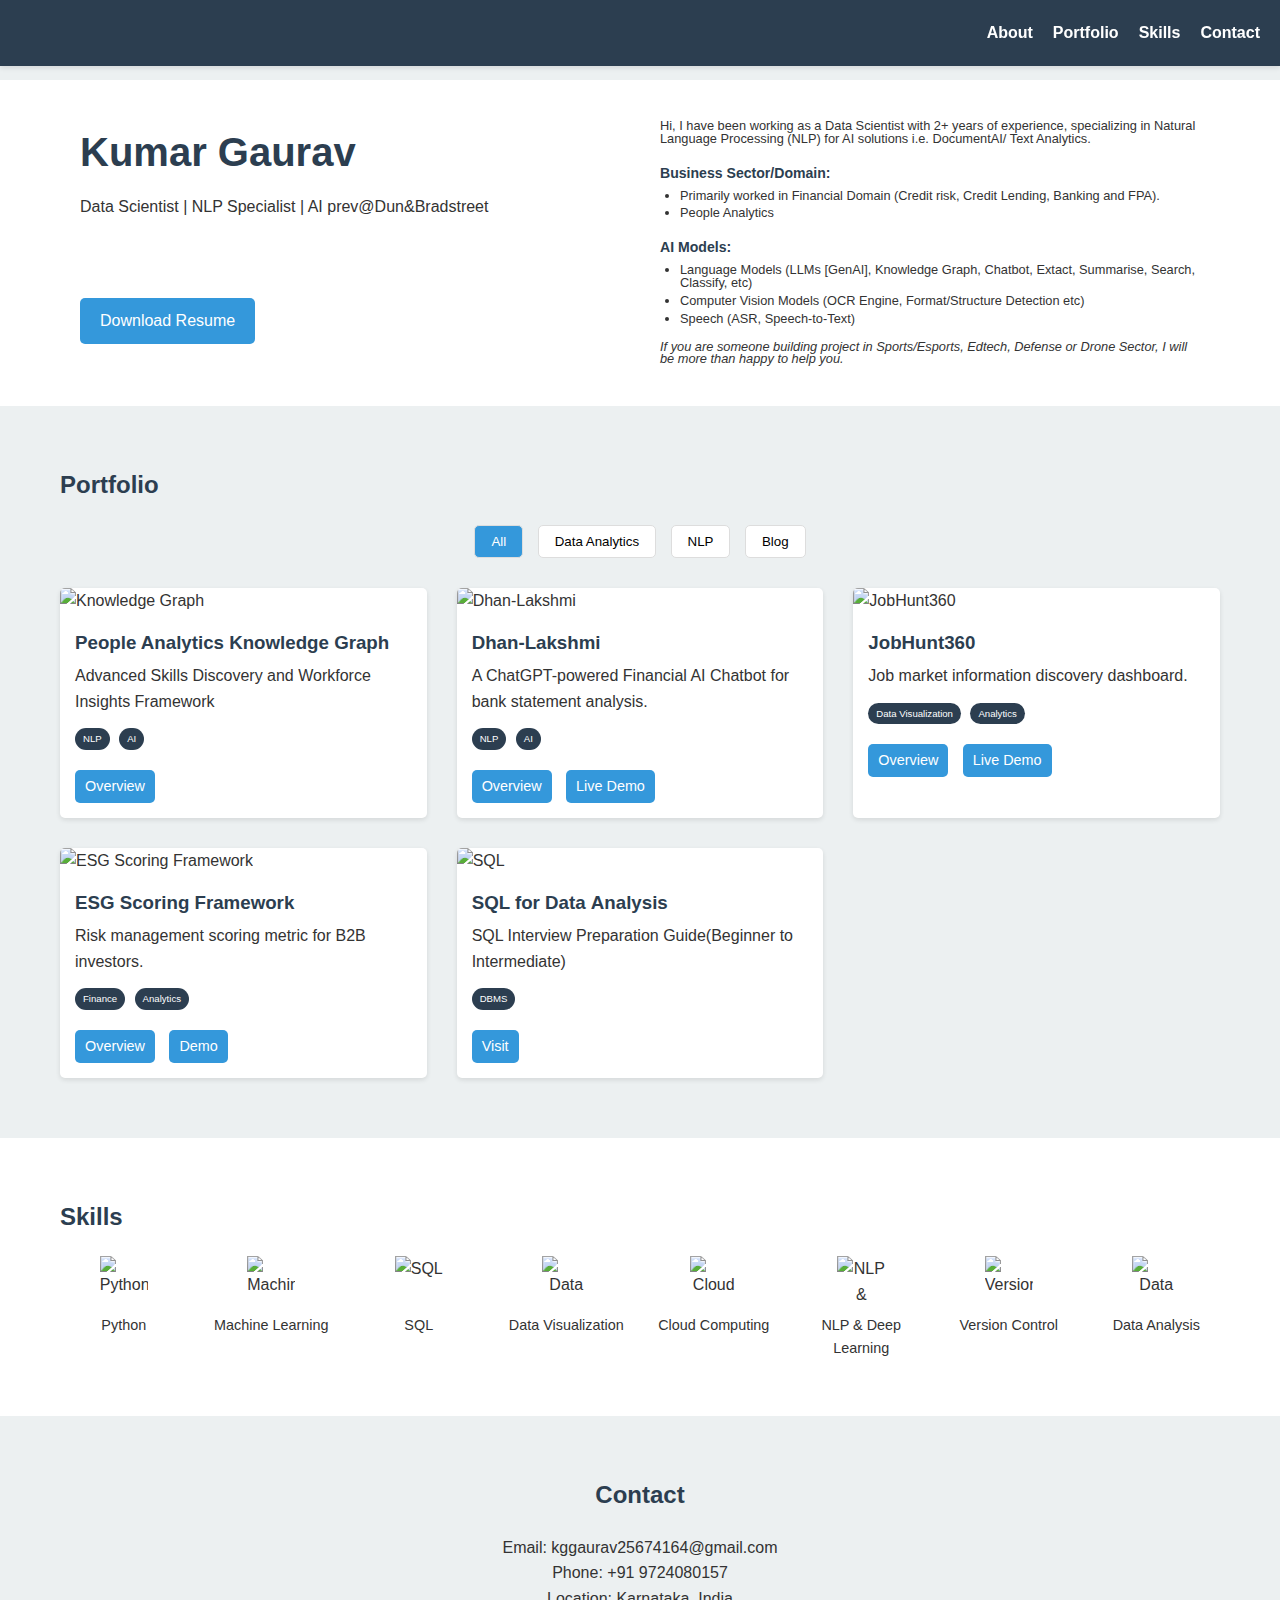
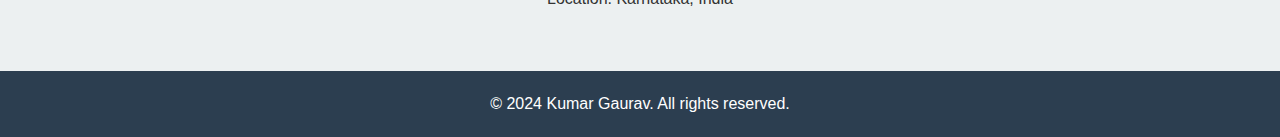
==== commit 40b5ef7f: "KG Update" ====
--- a/index.html
+++ b/index.html
@@ -80,7 +80,6 @@
                             </div>
                             <div class="project-links">
                                 <a href="project-knowledge-graph-html.html" class="btn">Overview</a>
-                                <a href="https://neo4j.com/blog/combining-knowledge-graph-graph-algorithms-find-hidden-skills-nasa/" class="btn">Live Demo</a>
                             </div>
                         </div>
                     </div>
